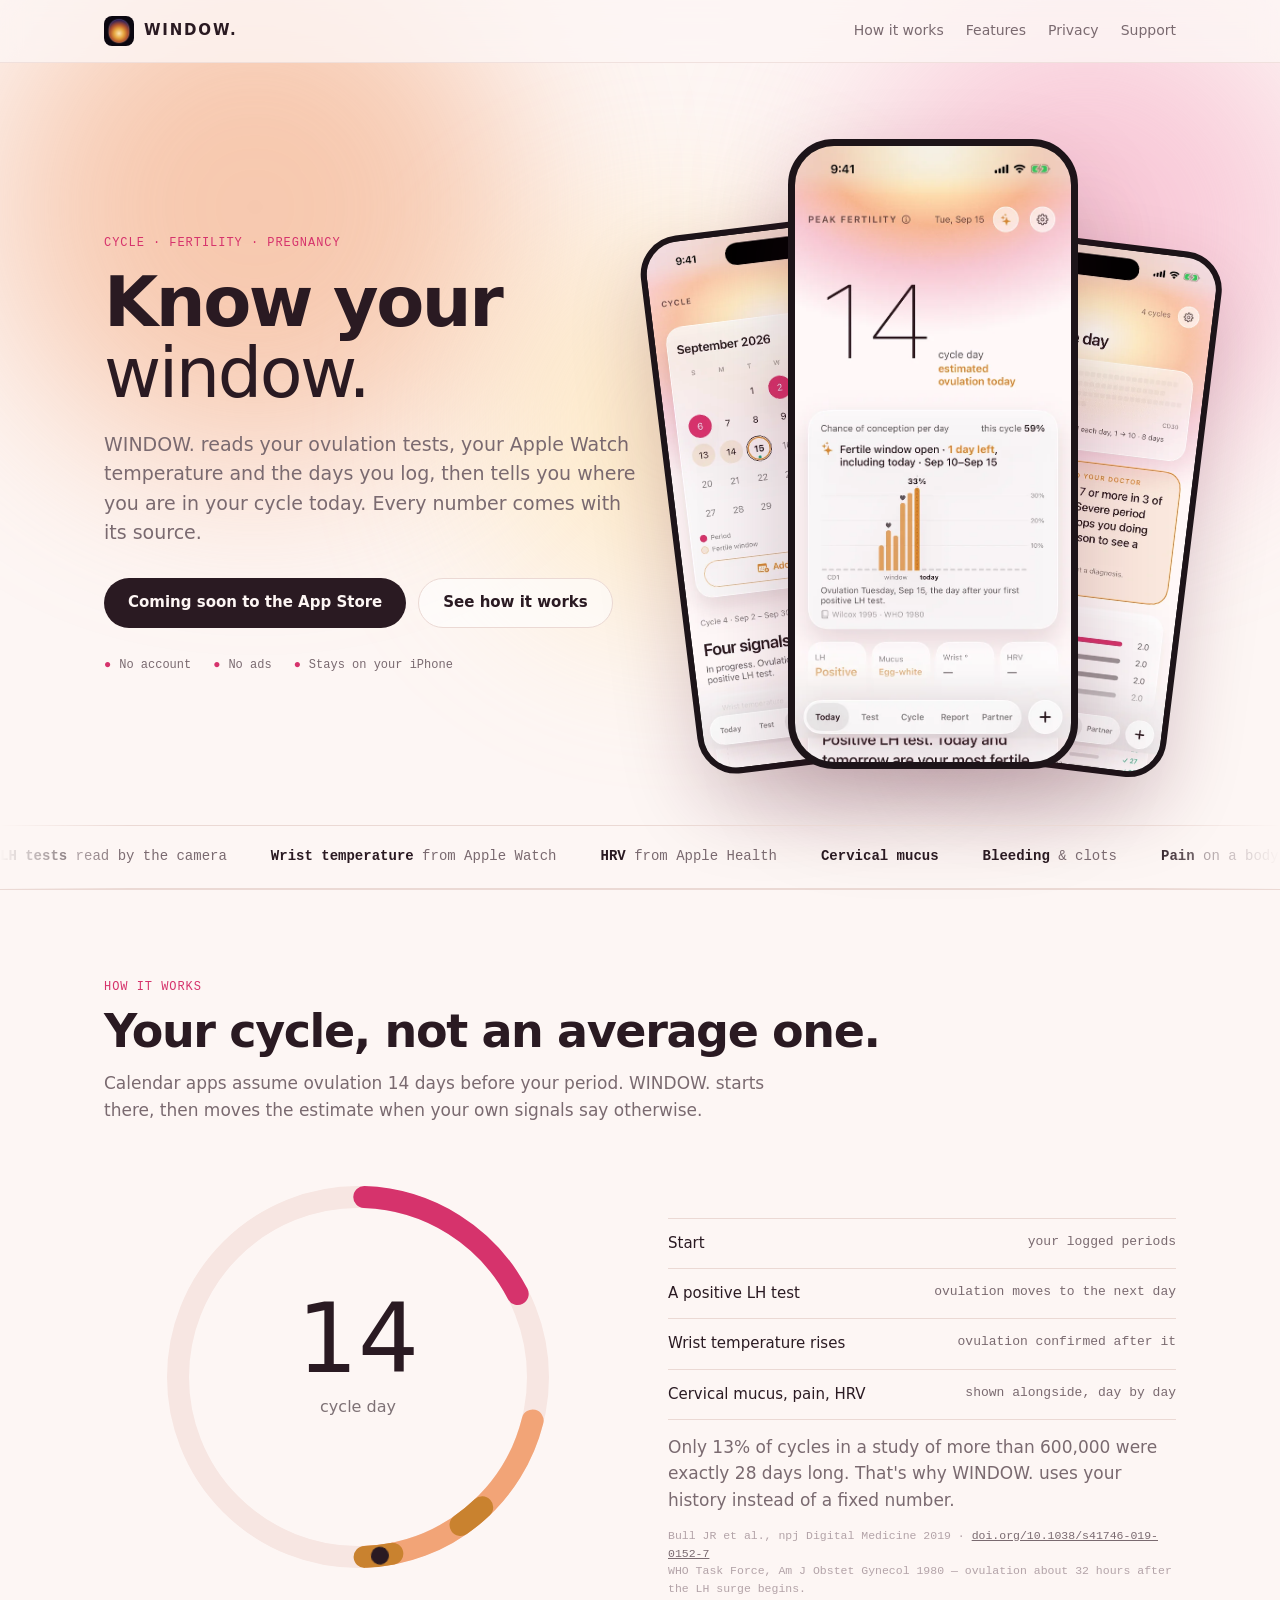
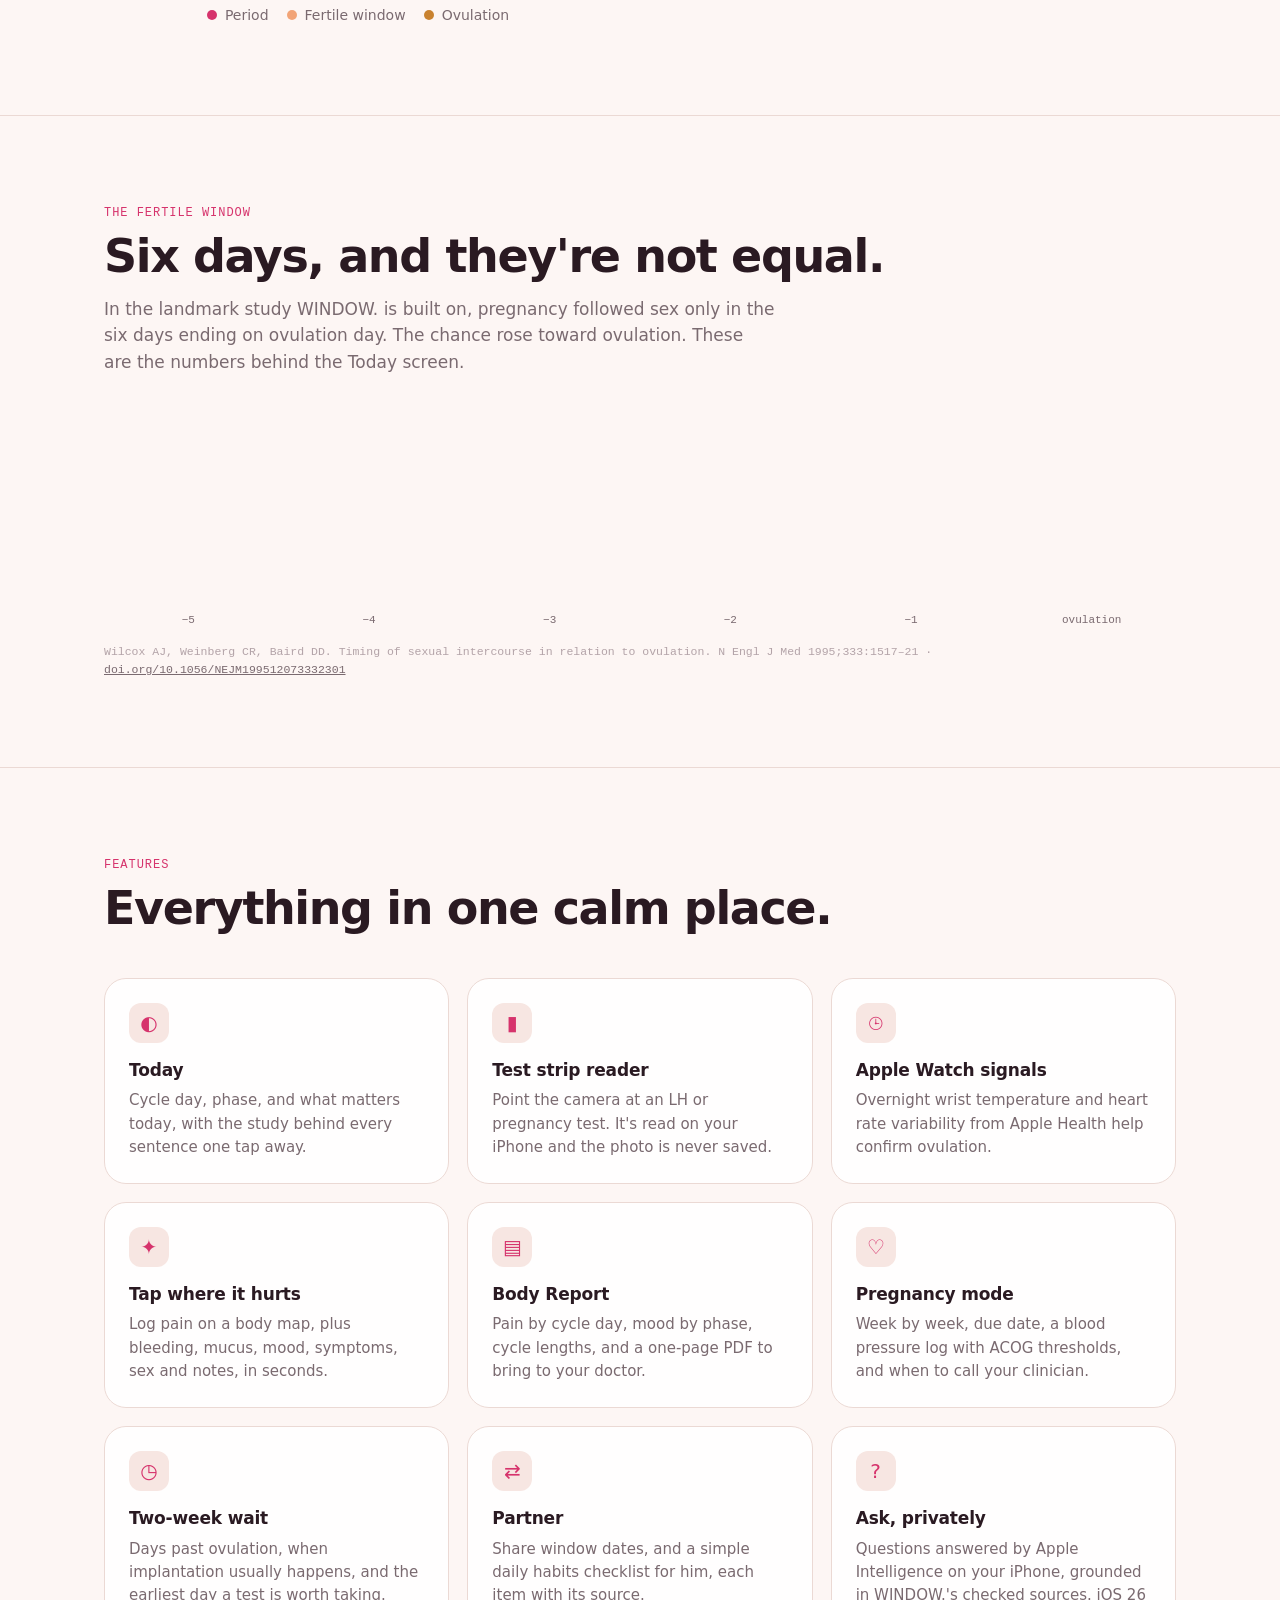
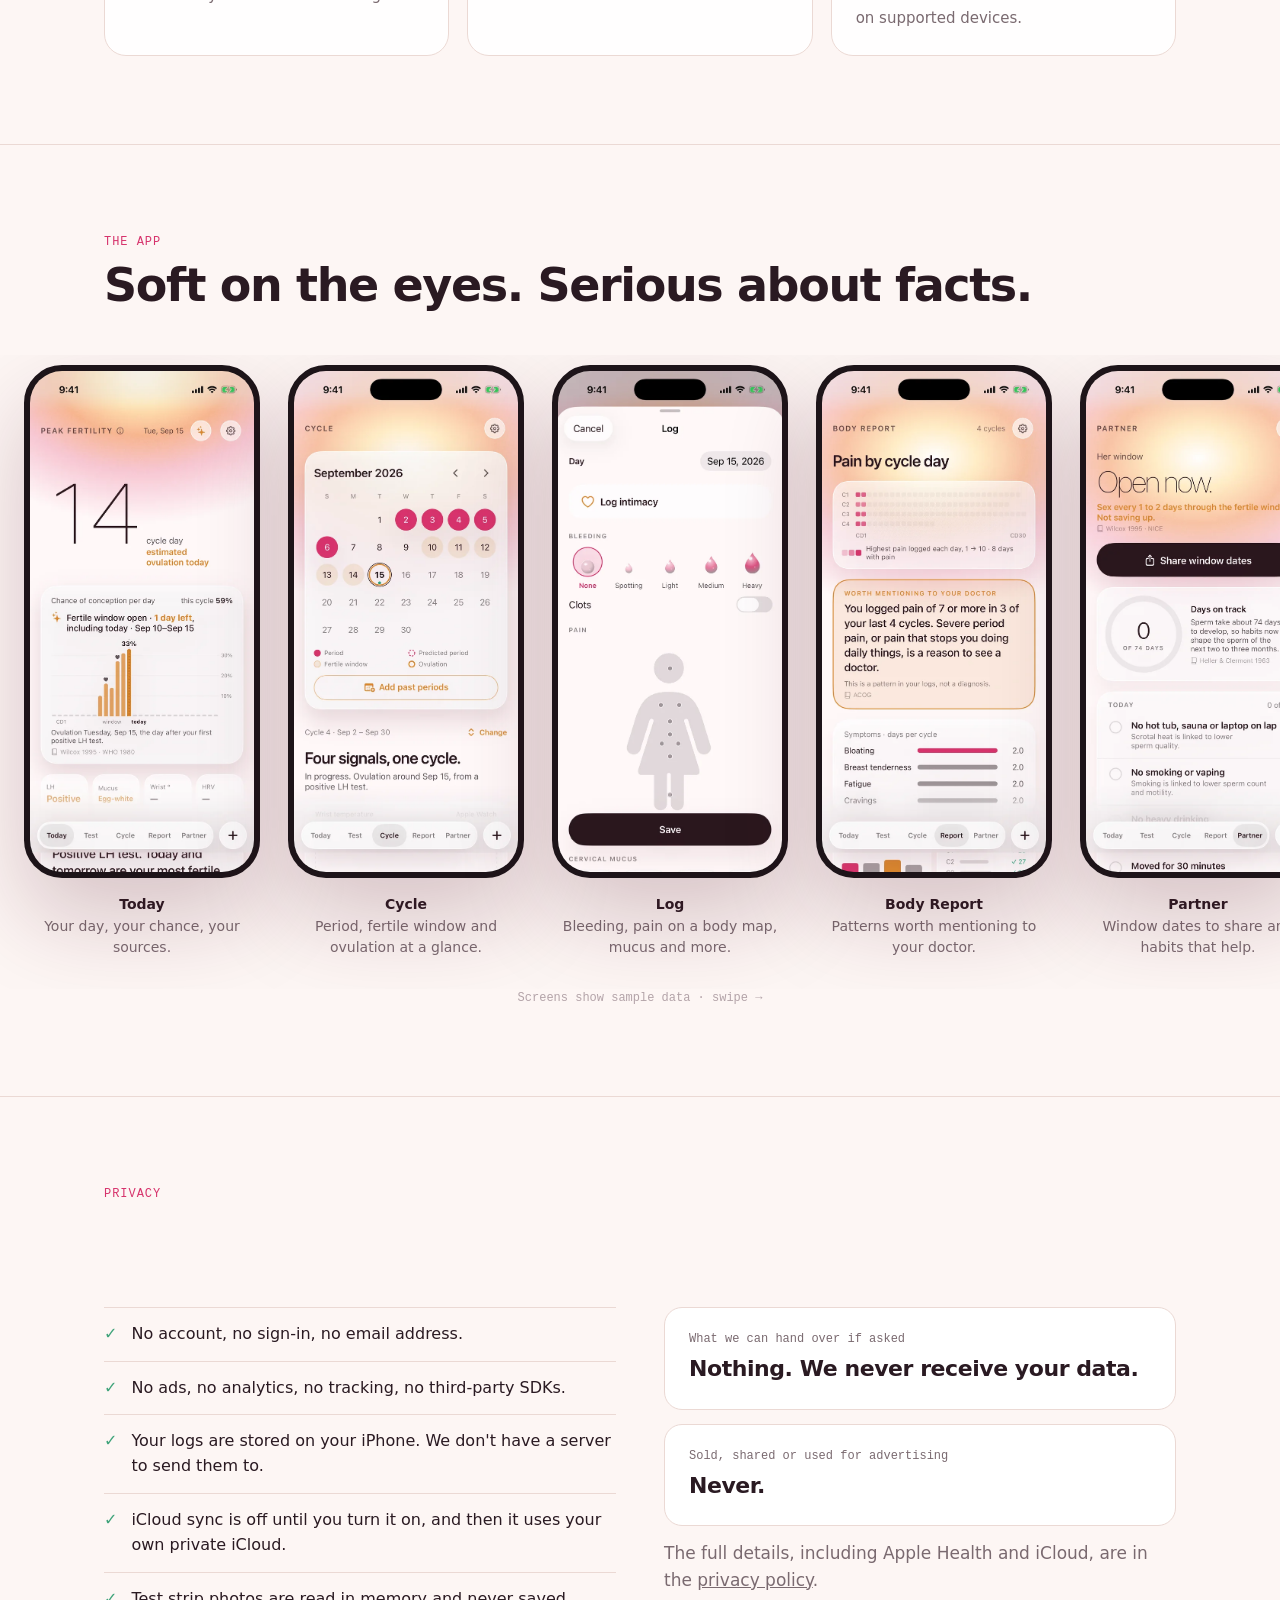
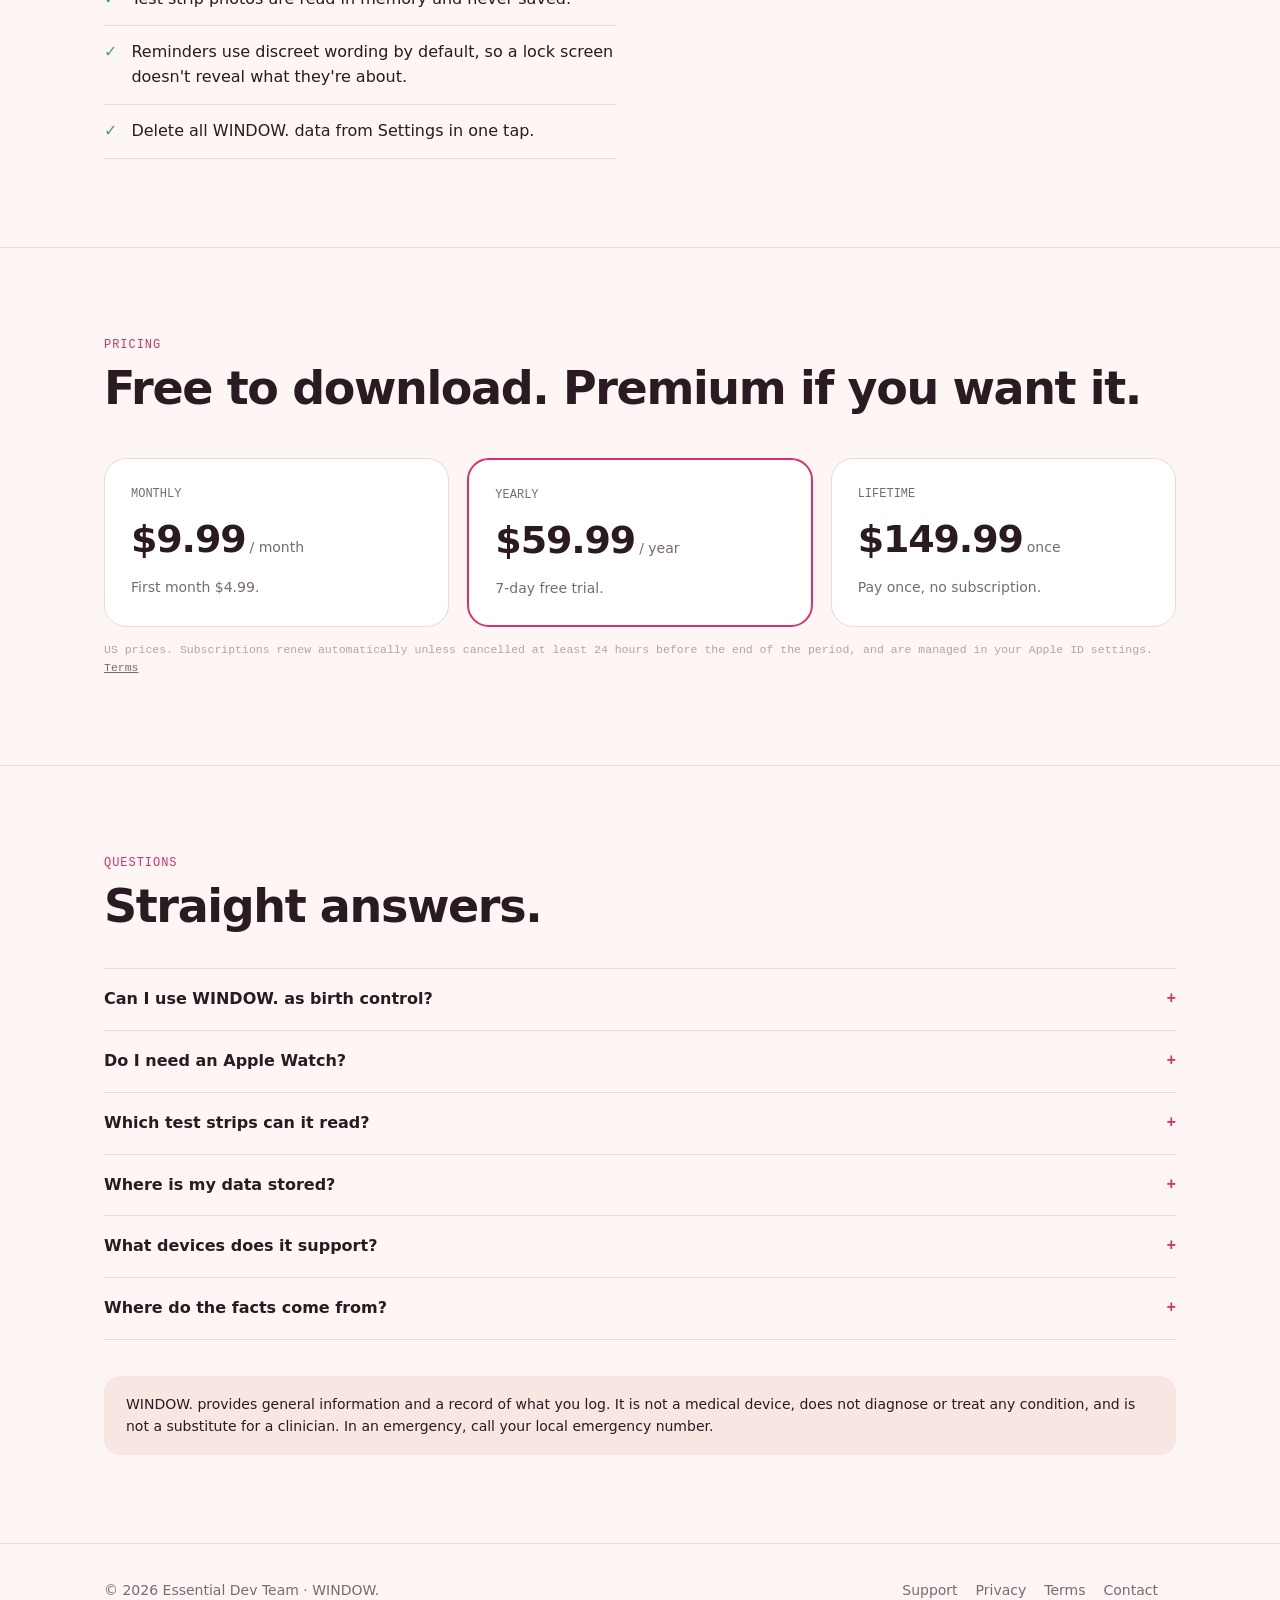
==== index.html @ 1a096624 "WINDOW. website: landing page, privacy policy, terms, support Co-Authored-By: Claude Opus 5 (1M cont" ====
<!doctype html>
<html lang="en">
<head>
  <meta charset="utf-8">
  <meta name="viewport" content="width=device-width, initial-scale=1, viewport-fit=cover">
  <title>WINDOW. — Fertility, cycle and pregnancy tracker for iPhone</title>
  <meta name="description" content="WINDOW. reads your ovulation tests, your Apple Watch temperature and the days you log, and tells you where you are in your cycle today. Every fact has a source. Your data stays on your iPhone.">
  <meta name="theme-color" content="#FDF6F4">
  <meta property="og:title" content="WINDOW. — Know your window">
  <meta property="og:description" content="Cycle, fertility and pregnancy tracking with cited sources. No account, no ads, no data sold.">
  <meta property="og:image" content="https://snrgwa-bot.github.io/window-app/assets/today.webp">
  <link rel="icon" href="assets/icon.png">
  <link rel="apple-touch-icon" href="assets/icon.png">
  <link rel="stylesheet" href="style.css">
</head>
<body>
  <header class="site">
    <div class="wrap nav">
      <a class="brand" href="index.html"><img src="assets/icon.png" alt=""> WINDOW.</a>
      <nav class="nav-links">
        <a href="#how">How it works</a>
        <a href="#features">Features</a>
        <a href="#privacy">Privacy</a>
        <a href="support.html">Support</a>
      </nav>
    </div>
  </header>

  <main>
    <div class="hero-wrap">
      <div class="aurora" aria-hidden="true"><i></i><i></i><i></i></div>
      <div class="wrap hero">
        <div>
          <p class="eyebrow">Cycle · Fertility · Pregnancy</p>
          <h1>Know your <em>window.</em></h1>
          <p class="lead">WINDOW. reads your ovulation tests, your Apple Watch temperature and the days you log, then tells you where you are in your cycle today. Every number comes with its source.</p>
          <div class="cta">
            <a class="btn" href="https://apps.apple.com/us/developer/dumitru-bumbu/id1868107712">Coming soon to the App Store</a>
            <a class="btn ghost" href="#how">See how it works</a>
          </div>
          <div class="hero-proof">
            <span>No account</span><span>No ads</span><span>Stays on your iPhone</span>
          </div>
        </div>
        <div class="phone-stage">
          <div class="phone back float d1"><img src="assets/cycle.webp" alt="Cycle calendar with period, fertile window and ovulation marked"></div>
          <div class="phone back2 float d2"><img src="assets/report.webp" alt="Body Report showing pain by cycle day"></div>
          <div class="phone front float"><img src="assets/today.webp" alt="Today screen: cycle day 14, estimated ovulation today, chance of conception per day"></div>
        </div>
      </div>
    </div>

    <div class="marquee" aria-hidden="true">
      <div class="track">
        <span><b>LH tests</b> read by the camera</span><span><b>Wrist temperature</b> from Apple Watch</span><span><b>HRV</b> from Apple Health</span><span><b>Cervical mucus</b></span><span><b>Bleeding</b> &amp; clots</span><span><b>Pain</b> on a body map</span><span><b>Mood</b> by phase</span><span><b>Blood pressure</b> in pregnancy</span>
        <span><b>LH tests</b> read by the camera</span><span><b>Wrist temperature</b> from Apple Watch</span><span><b>HRV</b> from Apple Health</span><span><b>Cervical mucus</b></span><span><b>Bleeding</b> &amp; clots</span><span><b>Pain</b> on a body map</span><span><b>Mood</b> by phase</span><span><b>Blood pressure</b> in pregnancy</span>
      </div>
    </div>

    <section id="how">
      <div class="wrap">
        <p class="eyebrow reveal">How it works</p>
        <h2 class="reveal">Your cycle, not an average one.</h2>
        <p class="sub reveal">Calendar apps assume ovulation 14 days before your period. WINDOW. starts there, then moves the estimate when your own signals say otherwise.</p>
        <div class="split">
          <div class="reveal">
            <svg class="ring" viewBox="0 0 420 420" role="img" aria-label="A 28-day cycle ring: period on days 1 to 5, fertile window on days 9 to 14, ovulation on day 14">
              <circle class="arc track-c" cx="210" cy="210" r="180"/>
              <circle class="arc period dash" style="--len:190" cx="210" cy="210" r="180" transform="rotate(-88 210 210)"/>
              <circle class="arc fertile dash d2" style="--len:230" cx="210" cy="210" r="180" transform="rotate(14 210 210)"/>
              <circle class="arc ov dash d3" style="--len:28" cx="210" cy="210" r="180" transform="rotate(79 210 210)"/>
              <g class="dot"><circle cx="210" cy="30" r="9" transform="rotate(173 210 210)"/></g>
              <text x="210" y="205" text-anchor="middle" font-size="96" font-weight="200">14</text>
              <text x="210" y="245" text-anchor="middle" font-size="16" fill="currentColor" opacity=".6">cycle day</text>
            </svg>
            <div class="legend" style="justify-content:center">
              <span style="--c:var(--rose)">Period</span><span style="--c:var(--peach)">Fertile window</span><span style="--c:var(--gold)">Ovulation</span>
            </div>
          </div>
          <div class="reveal">
            <div class="ledger">
              <div class="l"><span>Start</span><span>your logged periods</span></div>
              <div class="l"><span>A positive LH test</span><span>ovulation moves to the next day</span></div>
              <div class="l"><span>Wrist temperature rises</span><span>ovulation confirmed after it</span></div>
              <div class="l"><span>Cervical mucus, pain, HRV</span><span>shown alongside, day by day</span></div>
            </div>
            <p class="sub">Only 13% of cycles in a study of more than 600,000 were exactly 28 days long. That's why WINDOW. uses your history instead of a fixed number.</p>
            <p class="cite">Bull JR et al., npj Digital Medicine 2019 · <a href="https://doi.org/10.1038/s41746-019-0152-7">doi.org/10.1038/s41746-019-0152-7</a><br>WHO Task Force, Am J Obstet Gynecol 1980 — ovulation about 32 hours after the LH surge begins.</p>
          </div>
        </div>
      </div>
    </section>

    <section id="chance">
      <div class="wrap">
        <p class="eyebrow reveal">The fertile window</p>
        <h2 class="reveal">Six days, and they're not equal.</h2>
        <p class="sub reveal">In the landmark study WINDOW. is built on, pregnancy followed sex only in the six days ending on ovulation day. The chance rose toward ovulation. These are the numbers behind the Today screen.</p>
        <div class="bars reveal" role="img" aria-label="Chance of conception by day: 5 days before ovulation 10%, 4 days 16%, 3 days 14%, 2 days 27%, 1 day 31%, ovulation day 33%">
          <i style="--h:10%"><b></b><s>10%</s><em>−5</em></i>
          <i style="--h:16%"><b></b><s>16%</s><em>−4</em></i>
          <i style="--h:14%"><b></b><s>14%</s><em>−3</em></i>
          <i style="--h:27%"><b></b><s>27%</s><em>−2</em></i>
          <i style="--h:31%"><b></b><s>31%</s><em>−1</em></i>
          <i style="--h:33%"><b></b><s>33%</s><em>ovulation</em></i>
        </div>
        <p class="cite reveal">Wilcox AJ, Weinberg CR, Baird DD. Timing of sexual intercourse in relation to ovulation. N Engl J Med 1995;333:1517–21 · <a href="https://doi.org/10.1056/NEJM199512073332301">doi.org/10.1056/NEJM199512073332301</a></p>
      </div>
    </section>

    <section id="features">
      <div class="wrap">
        <p class="eyebrow reveal">Features</p>
        <h2 class="reveal">Everything in one calm place.</h2>
        <div class="features">
          <div class="card reveal"><div class="ic">◐</div><h3>Today</h3><p>Cycle day, phase, and what matters today, with the study behind every sentence one tap away.</p></div>
          <div class="card reveal"><div class="ic">▮</div><h3>Test strip reader</h3><p>Point the camera at an LH or pregnancy test. It's read on your iPhone and the photo is never saved.</p></div>
          <div class="card reveal"><div class="ic">⌚︎</div><h3>Apple Watch signals</h3><p>Overnight wrist temperature and heart rate variability from Apple Health help confirm ovulation.</p></div>
          <div class="card reveal"><div class="ic">✦</div><h3>Tap where it hurts</h3><p>Log pain on a body map, plus bleeding, mucus, mood, symptoms, sex and notes, in seconds.</p></div>
          <div class="card reveal"><div class="ic">▤</div><h3>Body Report</h3><p>Pain by cycle day, mood by phase, cycle lengths, and a one-page PDF to bring to your doctor.</p></div>
          <div class="card reveal"><div class="ic">♡</div><h3>Pregnancy mode</h3><p>Week by week, due date, a blood pressure log with ACOG thresholds, and when to call your clinician.</p></div>
          <div class="card reveal"><div class="ic">◷</div><h3>Two-week wait</h3><p>Days past ovulation, when implantation usually happens, and the earliest day a test is worth taking.</p></div>
          <div class="card reveal"><div class="ic">⇄</div><h3>Partner</h3><p>Share window dates, and a simple daily habits checklist for him, each item with its source.</p></div>
          <div class="card reveal"><div class="ic">?</div><h3>Ask, privately</h3><p>Questions answered by Apple Intelligence on your iPhone, grounded in WINDOW.'s checked sources. iOS 26 on supported devices.</p></div>
        </div>
      </div>
    </section>

    <section id="screens">
      <div class="wrap">
        <p class="eyebrow reveal">The app</p>
        <h2 class="reveal">Soft on the eyes. Serious about facts.</h2>
      </div>
      <div class="shots reveal">
        <figure><div class="phone"><img src="assets/today.webp" alt="Today screen" loading="lazy"></div><figcaption><b>Today</b>Your day, your chance, your sources.</figcaption></figure>
        <figure><div class="phone"><img src="assets/cycle.webp" alt="Cycle calendar" loading="lazy"></div><figcaption><b>Cycle</b>Period, fertile window and ovulation at a glance.</figcaption></figure>
        <figure><div class="phone"><img src="assets/log.webp" alt="Log sheet with body map" loading="lazy"></div><figcaption><b>Log</b>Bleeding, pain on a body map, mucus and more.</figcaption></figure>
        <figure><div class="phone"><img src="assets/report.webp" alt="Body Report" loading="lazy"></div><figcaption><b>Body Report</b>Patterns worth mentioning to your doctor.</figcaption></figure>
        <figure><div class="phone"><img src="assets/partner.webp" alt="Partner screen" loading="lazy"></div><figcaption><b>Partner</b>Window dates to share and habits that help.</figcaption></figure>
      </div>
      <p class="rail-hint">Screens show sample data · swipe →</p>
    </section>

    <section id="privacy">
      <div class="wrap">
        <p class="eyebrow reveal">Privacy</p>
        <h2 class="reveal">Your body. Your phone. Nobody else.</h2>
        <div class="privacy">
          <ul class="checks reveal">
            <li>No account, no sign-in, no email address.</li>
            <li>No ads, no analytics, no tracking, no third-party SDKs.</li>
            <li>Your logs are stored on your iPhone. We don't have a server to send them to.</li>
            <li>iCloud sync is off until you turn it on, and then it uses your own private iCloud.</li>
            <li>Test strip photos are read in memory and never saved.</li>
            <li>Reminders use discreet wording by default, so a lock screen doesn't reveal what they're about.</li>
            <li>Delete all WINDOW. data from Settings in one tap.</li>
          </ul>
          <div class="reveal">
            <div class="callout"><div class="k">What we can hand over if asked</div><div class="v">Nothing. We never receive your data.</div></div>
            <div class="callout"><div class="k">Sold, shared or used for advertising</div><div class="v">Never.</div></div>
            <p class="sub">The full details, including Apple Health and iCloud, are in the <a href="privacy.html">privacy policy</a>.</p>
          </div>
        </div>
      </div>
    </section>

    <section id="pricing">
      <div class="wrap">
        <p class="eyebrow reveal">Pricing</p>
        <h2 class="reveal">Free to download. Premium if you want it.</h2>
        <div class="plans">
          <div class="plan reveal"><div class="name">MONTHLY</div><div class="price">$9.99<small>/ month</small></div><p>First month $4.99.</p></div>
          <div class="plan best reveal"><div class="name">YEARLY</div><div class="price">$59.99<small>/ year</small></div><p>7-day free trial.</p></div>
          <div class="plan reveal"><div class="name">LIFETIME</div><div class="price">$149.99<small>once</small></div><p>Pay once, no subscription.</p></div>
        </div>
        <p class="cite reveal">US prices. Subscriptions renew automatically unless cancelled at least 24 hours before the end of the period, and are managed in your Apple ID settings. <a href="terms.html">Terms</a></p>
      </div>
    </section>

    <section id="faq">
      <div class="wrap">
        <p class="eyebrow reveal">Questions</p>
        <h2 class="reveal">Straight answers.</h2>
        <div class="faq reveal">
          <details><summary>Can I use WINDOW. as birth control?</summary><p>No. WINDOW. is not a contraceptive and is not a medical device. If you choose the "Avoiding pregnancy" goal, the app shows higher-chance days and CDC facts about birth control methods, and reminds you that no day of the cycle is guaranteed safe.</p></details>
          <details><summary>Do I need an Apple Watch?</summary><p>No. Without a watch, WINDOW. works from your logged periods, LH tests and other signals. With a watch that records sleeping wrist temperature, the temperature rise after ovulation can confirm it.</p></details>
          <details><summary>Which test strips can it read?</summary><p>Standard LH (ovulation) and hCG (pregnancy) strips. Hold the strip flat and sideways with the absorbent tip on the left. If a result is unclear, you can enter it manually.</p></details>
          <details><summary>Where is my data stored?</summary><p>On your iPhone. If you turn on iCloud sync, your logs are also stored in your own private iCloud database under your Apple ID. We can't see either.</p></details>
          <details><summary>What devices does it support?</summary><p>iPhone with iOS 17 or later. Ask uses Apple Intelligence, which needs iOS 26 and a supported iPhone. Apple Watch data arrives through Apple Health.</p></details>
          <details><summary>Where do the facts come from?</summary><p>Peer-reviewed studies and guidance from bodies such as ACOG, NICE, the CDC, the FDA and the WHO. Every source is listed in the app under Settings, and each card shows which one it relies on.</p></details>
        </div>
        <div class="disclaimer reveal">WINDOW. provides general information and a record of what you log. It is not a medical device, does not diagnose or treat any condition, and is not a substitute for a clinician. In an emergency, call your local emergency number.</div>
      </div>
    </section>
  </main>

  <footer class="site">
    <div class="wrap row">
      <div>© 2026 Essential Dev Team · WINDOW.</div>
      <div><a href="support.html">Support</a><a href="privacy.html">Privacy</a><a href="terms.html">Terms</a><a href="mailto:essentialdevteam@gmail.com">Contact</a></div>
    </div>
  </footer>

  <script>
    const io = new IntersectionObserver((entries) => {
      for (const e of entries) if (e.isIntersecting) { e.target.classList.add('in'); io.unobserve(e.target); }
    }, { rootMargin: '0px 0px -10% 0px' });
    document.querySelectorAll('.reveal').forEach((el) => io.observe(el));
  </script>
</body>
</html>
---- style.css ----
:root {
  --bg: #FDF6F4; --paper: #FFFFFF; --blush: #F7E6E2; --rule: #EBD9D4;
  --ink: #2A1A22; --mute: #7A6A70; --dim: #B3A3A8;
  --rose: #D6336C; --peach: #F2A477; --gold: #C9822F; --sage: #3FA37A;
  --sf: -apple-system, "SF Pro Text", "SF Pro Display", system-ui, "Segoe UI", Helvetica, Arial, sans-serif;
  --mono: "SF Mono", ui-monospace, Menlo, Consolas, monospace;
  --wrap: 1120px;
}
@media (prefers-color-scheme: dark) {
  :root { --bg: #17101A; --paper: #211823; --blush: #2A1F2C; --rule: #372A38; --ink: #F8EDEE; --mute: #B6A4AB; --dim: #7E6D75; }
}
* { box-sizing: border-box; margin: 0; padding: 0; }
html { scroll-behavior: smooth; }
body { overflow-x: hidden; background: var(--bg); color: var(--ink); font-family: var(--sf); -webkit-font-smoothing: antialiased; line-height: 1.55; }
a { color: inherit; }
img { max-width: 100%; }
.wrap { max-width: var(--wrap); margin: 0 auto; padding: 0 24px; }
.mono { font-family: var(--mono); }
.rose { color: var(--rose); }

/* drifting aurora behind the hero, like the app's Today screen */
.aurora { position: absolute; inset: -20% -10% auto; height: 900px; z-index: -1; overflow: hidden; pointer-events: none; }
.aurora i { position: absolute; border-radius: 50%; filter: blur(90px); opacity: .55; }
.aurora i:nth-child(1) { width: 520px; height: 520px; left: 8%; top: 4%; background: var(--peach); }
.aurora i:nth-child(2) { width: 460px; height: 460px; right: 6%; top: 10%; background: #F5A3C0; }
.aurora i:nth-child(3) { width: 380px; height: 380px; left: 40%; top: 36%; background: #FFD98A; opacity: .4; }
@media (prefers-color-scheme: dark) { .aurora i { opacity: .28; } }
@media (prefers-reduced-motion: no-preference) {
  .aurora i:nth-child(1) { animation: drift1 22s ease-in-out infinite; }
  .aurora i:nth-child(2) { animation: drift2 27s ease-in-out infinite; }
  .aurora i:nth-child(3) { animation: drift1 31s ease-in-out infinite reverse; }
  @keyframes drift1 { 0%,100% { transform: translate(0,0) scale(1) } 50% { transform: translate(60px,40px) scale(1.08) } }
  @keyframes drift2 { 0%,100% { transform: translate(0,0) scale(1) } 50% { transform: translate(-70px,50px) scale(.94) } }
}

/* header */
header.site { position: sticky; top: 0; z-index: 10; background: color-mix(in srgb, var(--bg) 80%, transparent); backdrop-filter: blur(14px); -webkit-backdrop-filter: blur(14px); border-bottom: 1px solid color-mix(in srgb, var(--rule) 70%, transparent); }
.nav { display: flex; align-items: center; justify-content: space-between; height: 62px; }
.brand { display: flex; align-items: center; gap: 10px; text-decoration: none; font-weight: 700; letter-spacing: .12em; font-size: 15px; }
.brand img { width: 30px; height: 30px; border-radius: 8px; }
.nav-links { display: flex; gap: 22px; font-size: 14px; }
.nav-links a { text-decoration: none; color: var(--mute); }
.nav-links a:hover, .nav-links a.on { color: var(--ink); }

/* buttons */
.btn { display: inline-flex; align-items: center; justify-content: center; gap: 8px; min-height: 50px; padding: 0 24px; border-radius: 999px; background: var(--ink); color: var(--bg); font-weight: 600; text-decoration: none; font-size: 15px; transition: transform .15s ease, opacity .15s ease; }
.btn:hover { transform: translateY(-1px); opacity: .92; }
.btn.ghost { background: color-mix(in srgb, var(--paper) 60%, transparent); color: var(--ink); border: 1px solid var(--rule); }

/* hero */
.hero-wrap { position: relative; isolation: isolate; }
.hero { padding: 76px 24px 56px; display: grid; grid-template-columns: 1.05fr .95fr; gap: 48px; align-items: center; }
.eyebrow { font-family: var(--mono); font-size: 12px; color: var(--rose); letter-spacing: .08em; text-transform: uppercase; }
.hero h1 { margin-top: 14px; font-size: clamp(40px, 6vw, 70px); line-height: 1.02; letter-spacing: -0.035em; font-weight: 800; }
.hero h1 em { font-style: normal; font-weight: 200; }
.hero p.lead { margin-top: 20px; font-size: 19px; color: var(--mute); max-width: 46ch; }
.hero .cta { margin-top: 30px; display: flex; gap: 12px; flex-wrap: wrap; }
.hero-proof { margin-top: 28px; display: flex; gap: 10px 22px; flex-wrap: wrap; font-family: var(--mono); font-size: 12px; color: var(--mute); }
.hero-proof span::before { content: "●"; color: var(--rose); margin-right: 8px; }

/* phones */
.phone { width: 290px; aspect-ratio: 1206/2622; border-radius: 46px; border: 7px solid #1d1419; background: #000; overflow: hidden; box-shadow: 0 40px 90px rgba(80,20,40,.22), inset 0 0 0 1px rgba(255,255,255,.06); position: relative; }
.phone img { width: 100%; height: 100%; display: block; object-fit: cover; }
.phone-stage { position: relative; display: flex; justify-content: center; min-height: 600px; align-items: center; }
.phone-stage .phone.back { position: absolute; translate: -140px 40px; rotate: -7deg; scale: .86; z-index: 0; }
.phone-stage .phone.back2 { position: absolute; translate: 140px 50px; rotate: 7deg; scale: .84; z-index: 0; }
.phone-stage .phone.front { z-index: 1; }
@media (prefers-reduced-motion: no-preference) {
  .float { animation: float 8s ease-in-out infinite; }
  .float.d1 { animation-delay: -2.6s; } .float.d2 { animation-delay: -5.2s; }
  @keyframes float { 0%,100% { transform: translateY(0) } 50% { transform: translateY(-12px) } }
}

/* sections */
section { padding: 88px 0; border-top: 1px solid var(--rule); }
h2 { font-size: clamp(30px, 4.2vw, 46px); letter-spacing: -0.03em; line-height: 1.08; margin-top: 10px; font-weight: 800; }
.sub { color: var(--mute); font-size: 17px; margin-top: 14px; max-width: 62ch; }
.cite { font-family: var(--mono); font-size: 11.5px; color: var(--dim); margin-top: 14px; }
.cite a { color: var(--mute); }

/* signal marquee */
.marquee { overflow: hidden; padding: 20px 0; border-top: 1px solid var(--rule); border-bottom: 1px solid var(--rule); -webkit-mask-image: linear-gradient(90deg, transparent, #000 10%, #000 90%, transparent); mask-image: linear-gradient(90deg, transparent, #000 10%, #000 90%, transparent); }
.marquee .track { display: flex; gap: 44px; width: max-content; font-family: var(--mono); font-size: 14px; color: var(--mute); white-space: nowrap; }
.marquee b { color: var(--ink); font-weight: 600; }
@media (prefers-reduced-motion: no-preference) { .marquee .track { animation: scroll 40s linear infinite; } @keyframes scroll { to { transform: translateX(-50%) } } }

/* cycle ring demo */
.split { display: grid; grid-template-columns: 1fr 1fr; gap: 56px; align-items: center; margin-top: 44px; }
.ring { width: min(420px, 100%); margin: 0 auto; display: block; }
.ring .arc { fill: none; stroke-width: 22; stroke-linecap: round; }
.ring .track-c { stroke: var(--blush); }
.ring .period { stroke: var(--rose); }
.ring .fertile { stroke: var(--peach); }
.ring .ov { stroke: var(--gold); }
.ring .dash { stroke-dasharray: var(--len) 1000; stroke-dashoffset: var(--len); transition: stroke-dashoffset 1.4s cubic-bezier(.2,.8,.2,1); }
.in .ring .dash, .ring.in .dash { stroke-dashoffset: 0; }
.ring .d2 { transition-delay: .5s; } .ring .d3 { transition-delay: 1s; }
.ring text { font-family: var(--sf); fill: var(--ink); }
.ring .dot { fill: var(--ink); transform-origin: 210px 210px; }
@media (prefers-reduced-motion: no-preference) { .in .ring .dot { animation: orbit 1.6s cubic-bezier(.2,.8,.2,1) both .2s; } @keyframes orbit { from { transform: rotate(-150deg) } to { transform: rotate(0) } } }
.legend { display: flex; gap: 18px; flex-wrap: wrap; margin-top: 18px; font-size: 14px; color: var(--mute); }
.legend span::before { content: ""; display: inline-block; width: 10px; height: 10px; border-radius: 50%; margin-right: 8px; background: var(--c); }

.ledger { border-top: 1px solid var(--rule); margin-top: 22px; }
.ledger .l { display: flex; justify-content: space-between; gap: 16px; padding: 13px 0; border-bottom: 1px solid var(--rule); font-size: 15px; }
.ledger .l span:last-child { font-family: var(--mono); font-size: 13px; color: var(--mute); text-align: right; }

/* Wilcox bars */
.bars { display: flex; gap: 12px; align-items: flex-end; height: 220px; margin-top: 34px; }
.bars i { flex: 1; position: relative; height: 100%; font-style: normal; }
.bars i b { position: absolute; left: 0; right: 0; bottom: 26px; height: 0; border-radius: 10px 10px 4px 4px; background: linear-gradient(to top, var(--peach), var(--gold)); transition: height 1.1s cubic-bezier(.2,.8,.2,1); }
.bars i:last-child b { background: linear-gradient(to top, var(--gold), var(--rose)); }
.bars i:nth-child(2) b { transition-delay: .08s } .bars i:nth-child(3) b { transition-delay: .16s } .bars i:nth-child(4) b { transition-delay: .24s } .bars i:nth-child(5) b { transition-delay: .32s } .bars i:nth-child(6) b { transition-delay: .4s }
.bars i em { position: absolute; bottom: 0; left: 0; right: 0; text-align: center; font-style: normal; font-family: var(--mono); font-size: 11px; color: var(--mute); }
.bars i s { position: absolute; left: 0; right: 0; text-align: center; text-decoration: none; font-family: var(--mono); font-size: 12px; color: var(--ink); bottom: calc(30px + var(--h) * 1.9); opacity: 0; transition: opacity .6s ease .9s; }
.in .bars i b { height: calc(var(--h) * 1.9); }
.in .bars i s { opacity: 1; }

/* features */
.features { display: grid; grid-template-columns: repeat(3, 1fr); gap: 18px; margin-top: 44px; }
.card { background: color-mix(in srgb, var(--paper) 85%, transparent); border: 1px solid var(--rule); border-radius: 22px; padding: 24px; }
.card .ic { width: 40px; height: 40px; border-radius: 12px; display: grid; place-items: center; background: var(--blush); color: var(--rose); font-size: 20px; margin-bottom: 14px; }
.card h3 { font-size: 17px; letter-spacing: -0.01em; margin-bottom: 6px; }
.card p { color: var(--mute); font-size: 15px; }

/* screenshots rail */
.shots { display: flex; gap: 28px; margin-top: 44px; overflow-x: auto; padding: 10px 24px 30px; scroll-snap-type: x mandatory; scrollbar-width: none; }
.shots::-webkit-scrollbar { display: none; }
.shots figure { flex: 0 0 auto; scroll-snap-align: center; text-align: center; }
.shots .phone { width: 236px; border-width: 6px; border-radius: 38px; transition: transform .4s ease; }
.shots figure:hover .phone { transform: translateY(-8px); }
.shots figcaption { margin-top: 16px; font-size: 14px; color: var(--mute); max-width: 236px; }
.shots figcaption b { color: var(--ink); display: block; }
.rail-hint { font-family: var(--mono); font-size: 12px; color: var(--dim); text-align: center; }

/* privacy */
.privacy { display: grid; grid-template-columns: 1fr 1fr; gap: 48px; align-items: start; margin-top: 44px; }
.checks { list-style: none; border-top: 1px solid var(--rule); }
.checks li { padding: 14px 0; border-bottom: 1px solid var(--rule); display: flex; gap: 14px; align-items: baseline; }
.checks li::before { content: "✓"; color: var(--sage); font-weight: 700; }
.callout { background: var(--paper); border: 1px solid var(--rule); border-radius: 18px; padding: 22px 24px; }
.callout .k { font-family: var(--mono); font-size: 12px; color: var(--mute); }
.callout .v { font-size: 22px; font-weight: 700; letter-spacing: -0.02em; margin-top: 4px; }
.callout + .callout { margin-top: 14px; }

/* plans */
.plans { display: grid; grid-template-columns: repeat(3, 1fr); gap: 18px; margin-top: 44px; }
.plan { background: var(--paper); border: 1px solid var(--rule); border-radius: 22px; padding: 26px; }
.plan.best { border: 2px solid var(--rose); }
.plan .name { font-family: var(--mono); font-size: 12px; color: var(--mute); }
.plan .price { font-size: 38px; font-weight: 800; letter-spacing: -0.03em; margin-top: 6px; }
.plan .price small { font-size: 14px; color: var(--mute); font-weight: 500; letter-spacing: 0; margin-left: 4px; }
.plan p { color: var(--mute); font-size: 14px; margin-top: 8px; }

/* faq */
.faq { margin-top: 36px; }
.faq details { border-top: 1px solid var(--rule); padding: 18px 0; }
.faq details:last-child { border-bottom: 1px solid var(--rule); }
.faq summary { cursor: pointer; font-weight: 600; font-size: 16px; list-style: none; display: flex; justify-content: space-between; gap: 16px; }
.faq summary::-webkit-details-marker { display: none; }
.faq summary::after { content: "+"; color: var(--rose); font-family: var(--mono); }
.faq details[open] summary::after { content: "–"; }
.faq p { margin-top: 10px; color: var(--mute); font-size: 15px; max-width: 72ch; }

.disclaimer { margin-top: 36px; padding: 18px 22px; border-radius: 16px; background: var(--blush); font-size: 14px; color: var(--ink); }

/* docs */
.doc { padding: 56px 24px 88px; max-width: 780px; }
.doc h1 { font-size: 42px; letter-spacing: -0.03em; }
.doc .updated { font-family: var(--mono); font-size: 12px; color: var(--mute); margin: 8px 0 28px; }
.doc h2 { font-size: 22px; margin: 38px 0 10px; letter-spacing: -0.02em; }
.doc h3 { font-size: 17px; margin: 22px 0 6px; }
.doc p, .doc li { font-size: 16px; }
.doc p + p { margin-top: 12px; }
.doc ul, .doc ol { padding-left: 22px; margin-top: 8px; } .doc li { margin: 6px 0; }
.table-scroll { overflow-x: auto; margin-top: 12px; }
.doc table { width: 100%; min-width: 560px; border-collapse: collapse; font-size: 14px; }
.doc th, .doc td { text-align: left; padding: 10px 8px; border-bottom: 1px solid var(--rule); vertical-align: top; }
.doc th { font-family: var(--mono); font-weight: 500; color: var(--mute); font-size: 12px; }
.doc code { font-family: var(--mono); font-size: 13px; background: var(--blush); padding: 2px 6px; border-radius: 4px; }
.support-grid { display: grid; grid-template-columns: 1fr 1fr; gap: 14px; margin-top: 18px; }
.support-card { background: var(--paper); border: 1px solid var(--rule); border-radius: 18px; padding: 20px; }
.support-card h3 { font-size: 16px; margin: 0 0 6px; }
.support-card p { font-size: 15px; color: var(--mute); }

/* footer */
footer.site { border-top: 1px solid var(--rule); padding: 36px 0 60px; color: var(--mute); font-size: 14px; }
footer .row { display: flex; justify-content: space-between; gap: 20px; flex-wrap: wrap; }
footer a { color: var(--mute); text-decoration: none; margin-right: 18px; }
footer a:hover { color: var(--ink); }

/* reveal */
.reveal { opacity: 0; transform: translateY(20px); transition: opacity .8s ease, transform .8s ease; }
.reveal.in { opacity: 1; transform: none; }
@media (prefers-reduced-motion: reduce) {
  .reveal { opacity: 1; transform: none; transition: none; }
  .ring .dash { transition: none; stroke-dashoffset: 0; }
  .bars i b { transition: none; height: calc(var(--h) * 1.9); } .bars i s { opacity: 1; transition: none; }
}

@media (max-width: 900px) {
  .hero, .split, .privacy { grid-template-columns: 1fr; }
  .features, .plans { grid-template-columns: 1fr 1fr; }
  .hero { padding-top: 44px; }
  .phone-stage { min-height: 520px; }
  .phone-stage .phone { width: 240px; }
  .phone-stage .phone.back { translate: -90px 30px; }
  .phone-stage .phone.back2 { translate: 90px 40px; }
  .nav-links a[href^="#"] { display: none; }
}
@media (max-width: 560px) {
  .features, .plans, .support-grid { grid-template-columns: 1fr; }
  .hero h1 { font-size: 40px; }
}
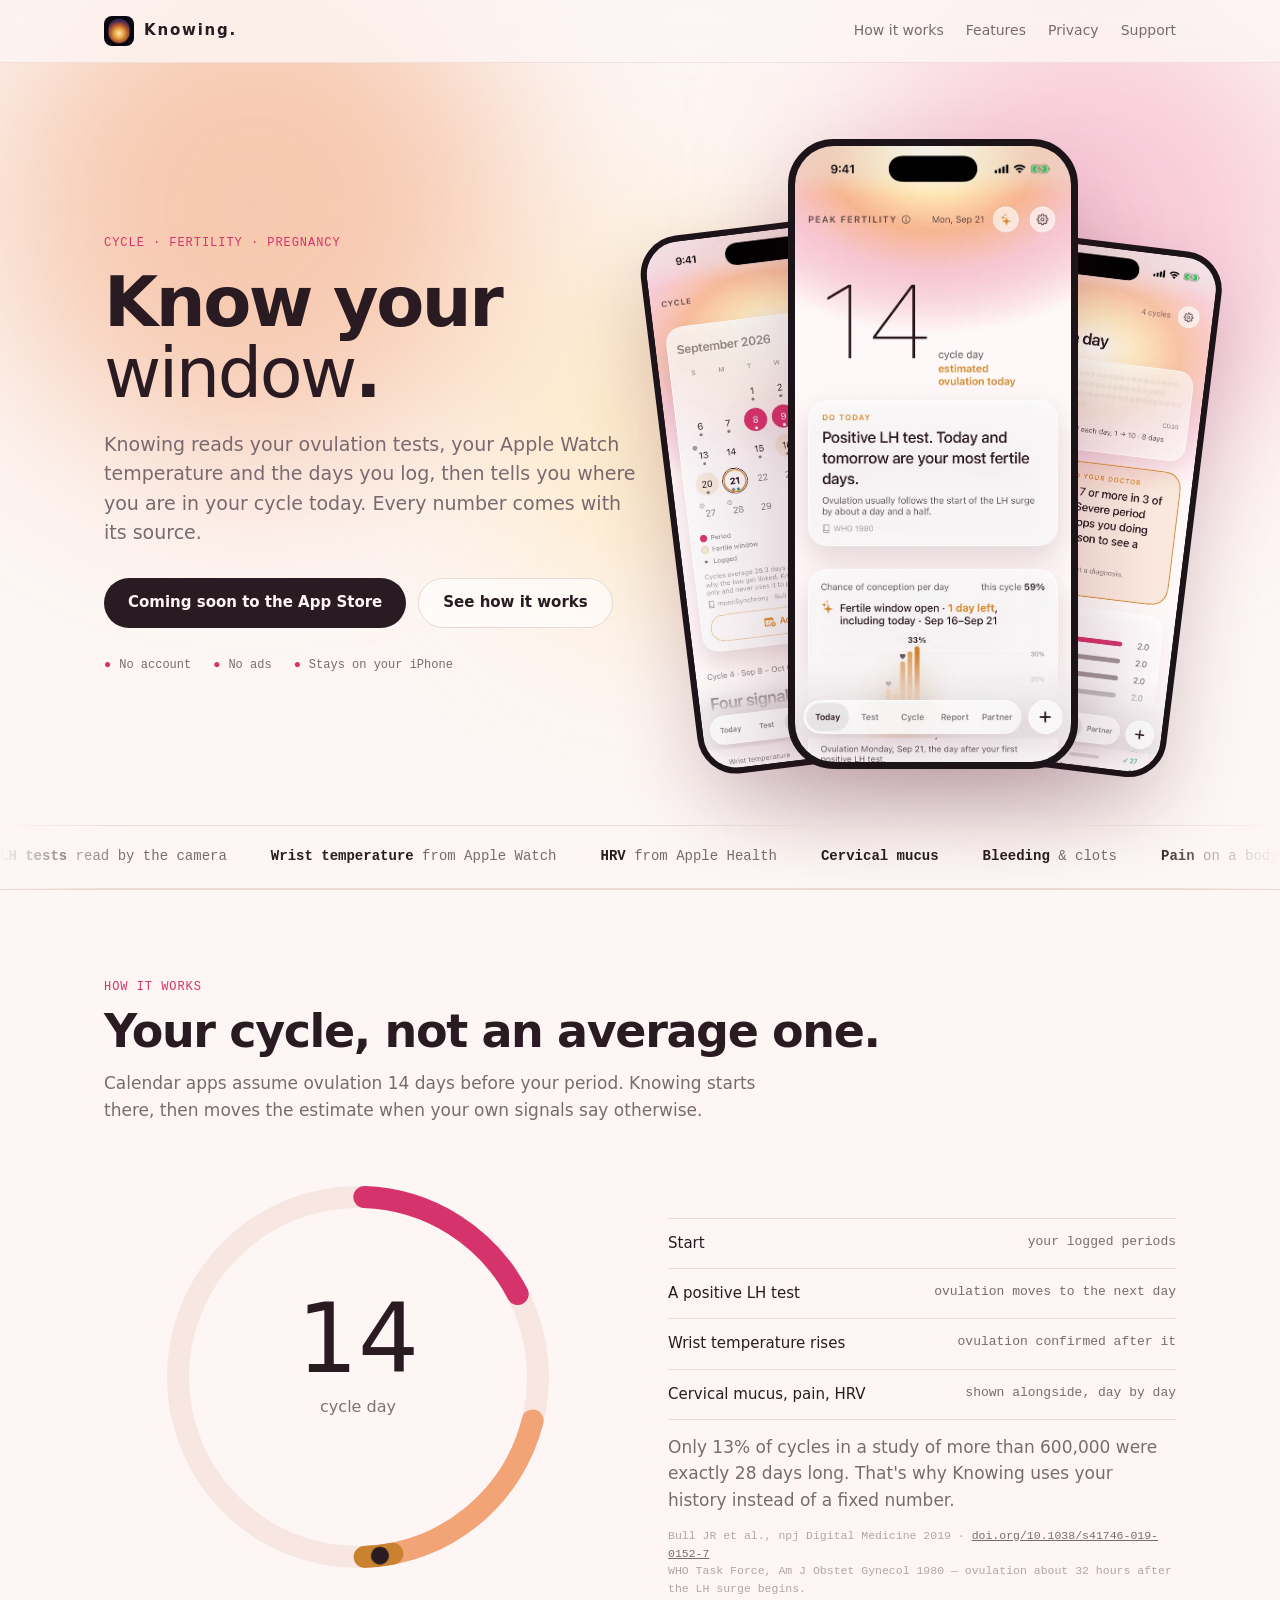
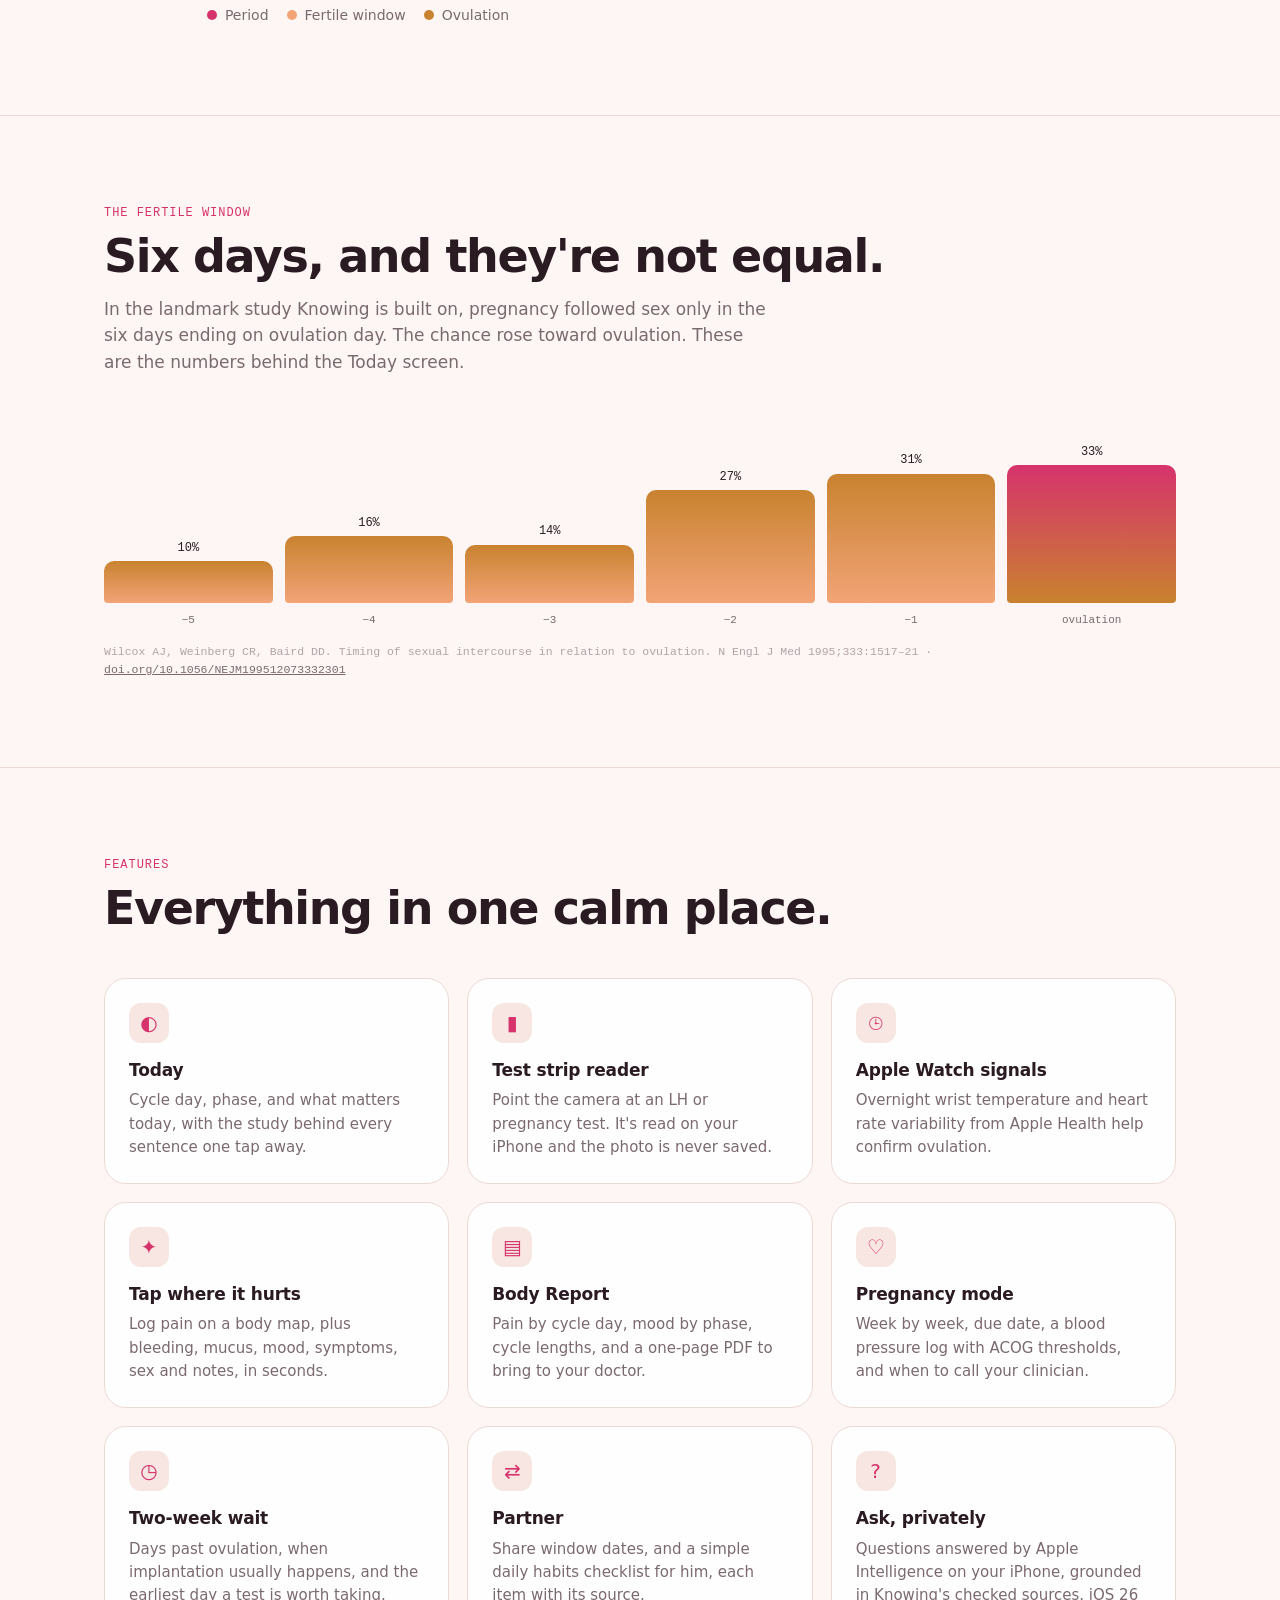
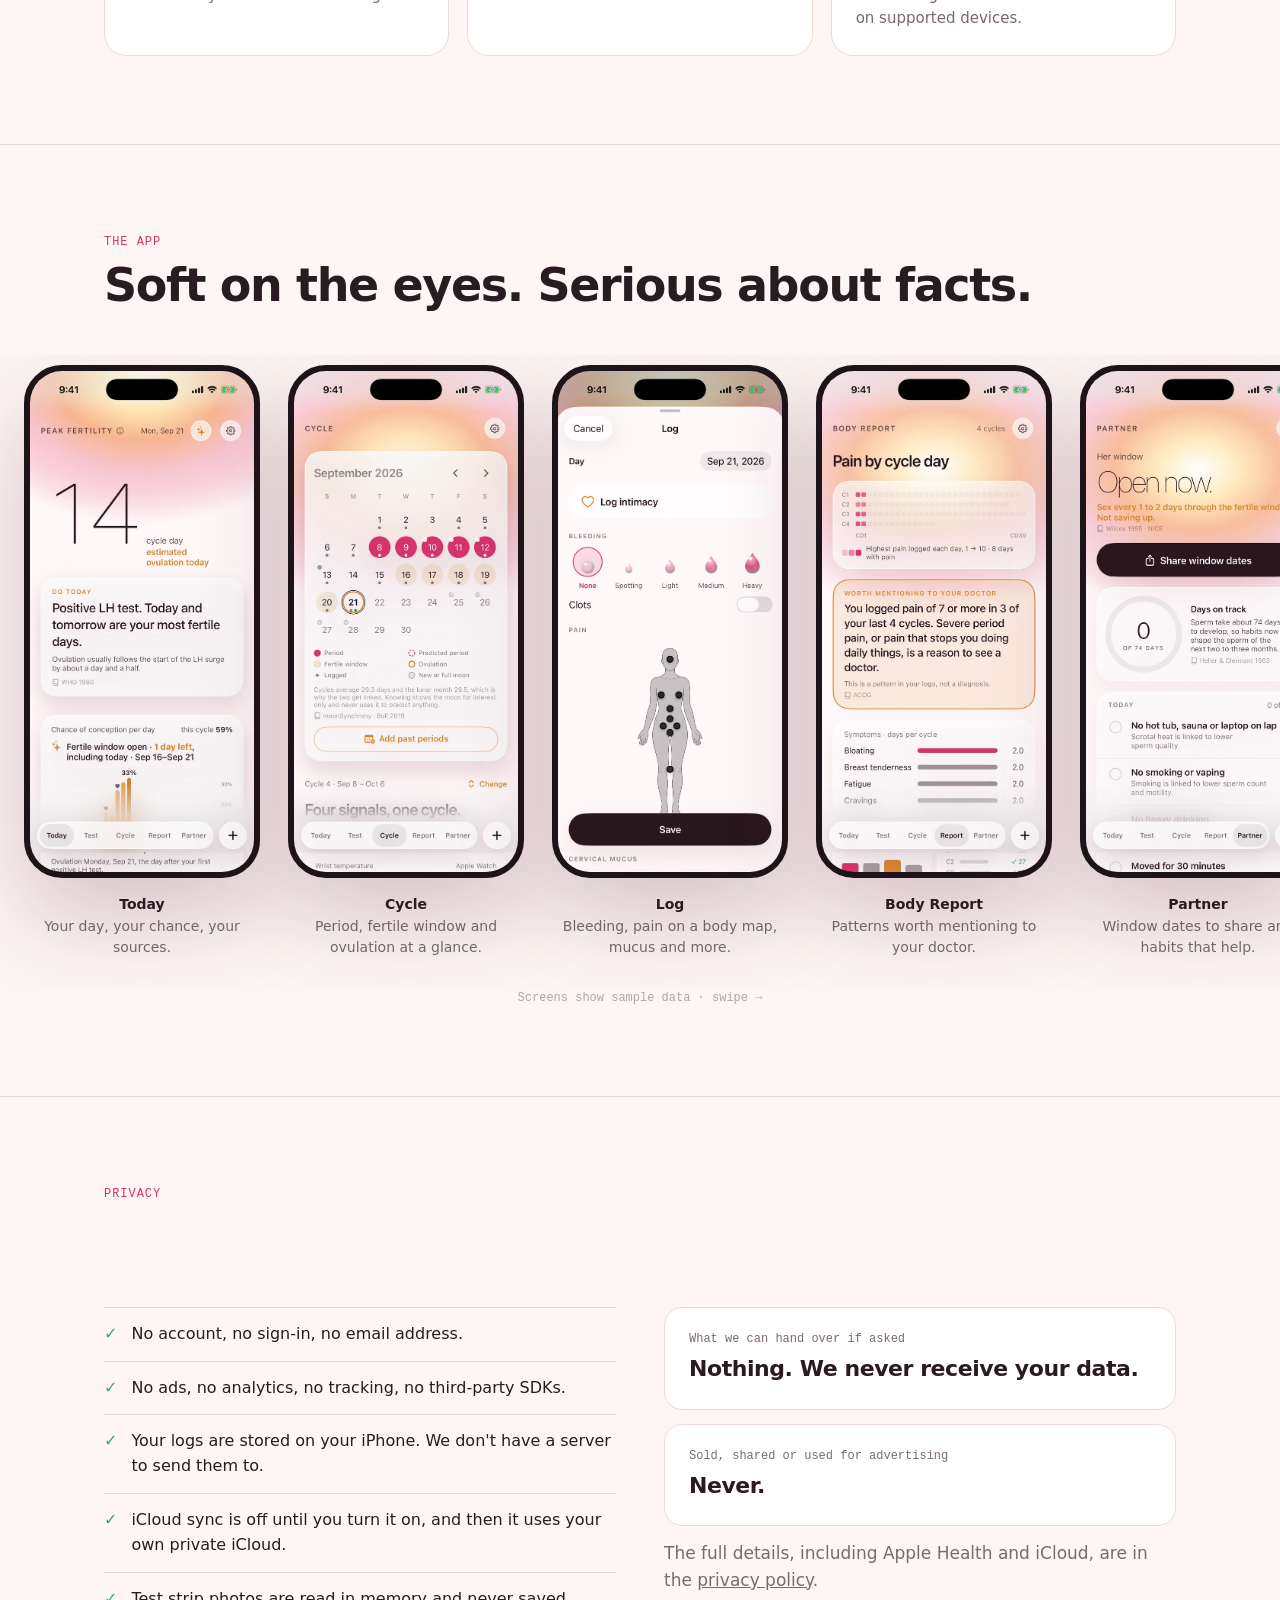
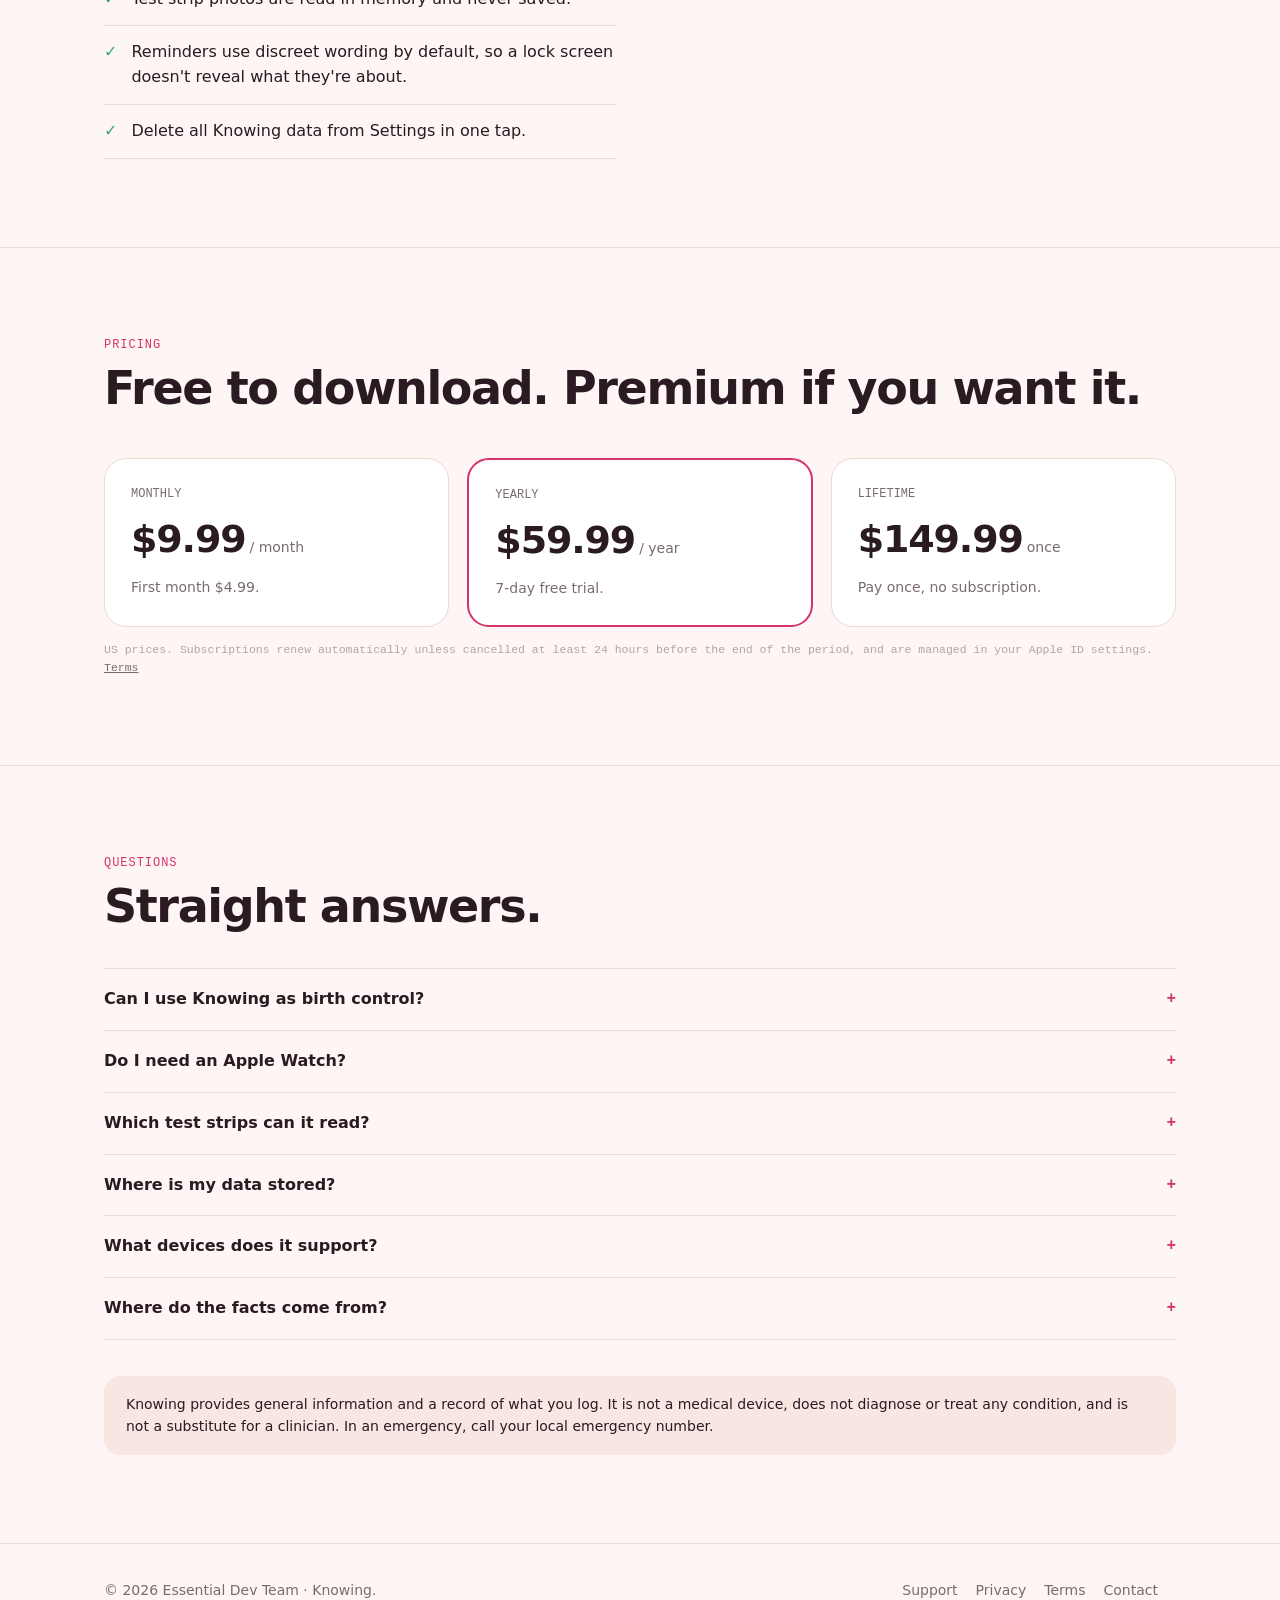
==== commit 782a32e4: "Rename WINDOW. to Knowing; fresh screenshots - All copy across index/privacy/terms/support updated, " ====
--- a/index.html
+++ b/index.html
@@ -3,12 +3,12 @@
 <head>
   <meta charset="utf-8">
   <meta name="viewport" content="width=device-width, initial-scale=1, viewport-fit=cover">
-  <title>WINDOW. — Fertility, cycle and pregnancy tracker for iPhone</title>
-  <meta name="description" content="WINDOW. reads your ovulation tests, your Apple Watch temperature and the days you log, and tells you where you are in your cycle today. Every fact has a source. Your data stays on your iPhone.">
+  <title>Knowing — Fertility, cycle and pregnancy tracker for iPhone</title>
+  <meta name="description" content="Knowing reads your ovulation tests, your Apple Watch temperature and the days you log, and tells you where you are in your cycle today. Every fact has a source. Your data stays on your iPhone.">
   <meta name="theme-color" content="#FDF6F4">
-  <meta property="og:title" content="WINDOW. — Know your window">
+  <meta property="og:title" content="Knowing — Know your window">
   <meta property="og:description" content="Cycle, fertility and pregnancy tracking with cited sources. No account, no ads, no data sold.">
-  <meta property="og:image" content="https://snrgwa-bot.github.io/window-app/assets/today.webp">
+  <meta property="og:image" content="https://snrgwa-bot.github.io/knowing-app/assets/today.webp">
   <link rel="icon" href="assets/icon.png">
   <link rel="apple-touch-icon" href="assets/icon.png">
   <link rel="stylesheet" href="style.css">
@@ -16,7 +16,7 @@
 <body>
   <header class="site">
     <div class="wrap nav">
-      <a class="brand" href="index.html"><img src="assets/icon.png" alt=""> WINDOW.</a>
+      <a class="brand" href="index.html"><img src="assets/icon.png" alt=""> Knowing.</a>
       <nav class="nav-links">
         <a href="#how">How it works</a>
         <a href="#features">Features</a>
@@ -32,8 +32,8 @@
       <div class="wrap hero">
         <div>
           <p class="eyebrow">Cycle · Fertility · Pregnancy</p>
-          <h1>Know your <em>window.</em></h1>
-          <p class="lead">WINDOW. reads your ovulation tests, your Apple Watch temperature and the days you log, then tells you where you are in your cycle today. Every number comes with its source.</p>
+          <h1>Know your <em>window</em>.</h1>
+          <p class="lead">Knowing reads your ovulation tests, your Apple Watch temperature and the days you log, then tells you where you are in your cycle today. Every number comes with its source.</p>
           <div class="cta">
             <a class="btn" href="https://apps.apple.com/us/developer/dumitru-bumbu/id1868107712">Coming soon to the App Store</a>
             <a class="btn ghost" href="#how">See how it works</a>
@@ -61,7 +61,7 @@
       <div class="wrap">
         <p class="eyebrow reveal">How it works</p>
         <h2 class="reveal">Your cycle, not an average one.</h2>
-        <p class="sub reveal">Calendar apps assume ovulation 14 days before your period. WINDOW. starts there, then moves the estimate when your own signals say otherwise.</p>
+        <p class="sub reveal">Calendar apps assume ovulation 14 days before your period. Knowing starts there, then moves the estimate when your own signals say otherwise.</p>
         <div class="split">
           <div class="reveal">
             <svg class="ring" viewBox="0 0 420 420" role="img" aria-label="A 28-day cycle ring: period on days 1 to 5, fertile window on days 9 to 14, ovulation on day 14">
@@ -84,7 +84,7 @@
               <div class="l"><span>Wrist temperature rises</span><span>ovulation confirmed after it</span></div>
               <div class="l"><span>Cervical mucus, pain, HRV</span><span>shown alongside, day by day</span></div>
             </div>
-            <p class="sub">Only 13% of cycles in a study of more than 600,000 were exactly 28 days long. That's why WINDOW. uses your history instead of a fixed number.</p>
+            <p class="sub">Only 13% of cycles in a study of more than 600,000 were exactly 28 days long. That's why Knowing uses your history instead of a fixed number.</p>
             <p class="cite">Bull JR et al., npj Digital Medicine 2019 · <a href="https://doi.org/10.1038/s41746-019-0152-7">doi.org/10.1038/s41746-019-0152-7</a><br>WHO Task Force, Am J Obstet Gynecol 1980 — ovulation about 32 hours after the LH surge begins.</p>
           </div>
         </div>
@@ -95,7 +95,7 @@
       <div class="wrap">
         <p class="eyebrow reveal">The fertile window</p>
         <h2 class="reveal">Six days, and they're not equal.</h2>
-        <p class="sub reveal">In the landmark study WINDOW. is built on, pregnancy followed sex only in the six days ending on ovulation day. The chance rose toward ovulation. These are the numbers behind the Today screen.</p>
+        <p class="sub reveal">In the landmark study Knowing is built on, pregnancy followed sex only in the six days ending on ovulation day. The chance rose toward ovulation. These are the numbers behind the Today screen.</p>
         <div class="bars reveal" role="img" aria-label="Chance of conception by day: 5 days before ovulation 10%, 4 days 16%, 3 days 14%, 2 days 27%, 1 day 31%, ovulation day 33%">
           <i style="--h:10%"><b></b><s>10%</s><em>−5</em></i>
           <i style="--h:16%"><b></b><s>16%</s><em>−4</em></i>
@@ -121,7 +121,7 @@
           <div class="card reveal"><div class="ic">♡</div><h3>Pregnancy mode</h3><p>Week by week, due date, a blood pressure log with ACOG thresholds, and when to call your clinician.</p></div>
           <div class="card reveal"><div class="ic">◷</div><h3>Two-week wait</h3><p>Days past ovulation, when implantation usually happens, and the earliest day a test is worth taking.</p></div>
           <div class="card reveal"><div class="ic">⇄</div><h3>Partner</h3><p>Share window dates, and a simple daily habits checklist for him, each item with its source.</p></div>
-          <div class="card reveal"><div class="ic">?</div><h3>Ask, privately</h3><p>Questions answered by Apple Intelligence on your iPhone, grounded in WINDOW.'s checked sources. iOS 26 on supported devices.</p></div>
+          <div class="card reveal"><div class="ic">?</div><h3>Ask, privately</h3><p>Questions answered by Apple Intelligence on your iPhone, grounded in Knowing's checked sources. iOS 26 on supported devices.</p></div>
         </div>
       </div>
     </section>
@@ -153,7 +153,7 @@
             <li>iCloud sync is off until you turn it on, and then it uses your own private iCloud.</li>
             <li>Test strip photos are read in memory and never saved.</li>
             <li>Reminders use discreet wording by default, so a lock screen doesn't reveal what they're about.</li>
-            <li>Delete all WINDOW. data from Settings in one tap.</li>
+            <li>Delete all Knowing data from Settings in one tap.</li>
           </ul>
           <div class="reveal">
             <div class="callout"><div class="k">What we can hand over if asked</div><div class="v">Nothing. We never receive your data.</div></div>
@@ -182,21 +182,21 @@
         <p class="eyebrow reveal">Questions</p>
         <h2 class="reveal">Straight answers.</h2>
         <div class="faq reveal">
-          <details><summary>Can I use WINDOW. as birth control?</summary><p>No. WINDOW. is not a contraceptive and is not a medical device. If you choose the "Avoiding pregnancy" goal, the app shows higher-chance days and CDC facts about birth control methods, and reminds you that no day of the cycle is guaranteed safe.</p></details>
-          <details><summary>Do I need an Apple Watch?</summary><p>No. Without a watch, WINDOW. works from your logged periods, LH tests and other signals. With a watch that records sleeping wrist temperature, the temperature rise after ovulation can confirm it.</p></details>
+          <details><summary>Can I use Knowing as birth control?</summary><p>No. Knowing is not a contraceptive and is not a medical device. If you choose the "Avoiding pregnancy" goal, the app shows higher-chance days and CDC facts about birth control methods, and reminds you that no day of the cycle is guaranteed safe.</p></details>
+          <details><summary>Do I need an Apple Watch?</summary><p>No. Without a watch, Knowing works from your logged periods, LH tests and other signals. With a watch that records sleeping wrist temperature, the temperature rise after ovulation can confirm it.</p></details>
           <details><summary>Which test strips can it read?</summary><p>Standard LH (ovulation) and hCG (pregnancy) strips. Hold the strip flat and sideways with the absorbent tip on the left. If a result is unclear, you can enter it manually.</p></details>
           <details><summary>Where is my data stored?</summary><p>On your iPhone. If you turn on iCloud sync, your logs are also stored in your own private iCloud database under your Apple ID. We can't see either.</p></details>
           <details><summary>What devices does it support?</summary><p>iPhone with iOS 17 or later. Ask uses Apple Intelligence, which needs iOS 26 and a supported iPhone. Apple Watch data arrives through Apple Health.</p></details>
           <details><summary>Where do the facts come from?</summary><p>Peer-reviewed studies and guidance from bodies such as ACOG, NICE, the CDC, the FDA and the WHO. Every source is listed in the app under Settings, and each card shows which one it relies on.</p></details>
         </div>
-        <div class="disclaimer reveal">WINDOW. provides general information and a record of what you log. It is not a medical device, does not diagnose or treat any condition, and is not a substitute for a clinician. In an emergency, call your local emergency number.</div>
+        <div class="disclaimer reveal">Knowing provides general information and a record of what you log. It is not a medical device, does not diagnose or treat any condition, and is not a substitute for a clinician. In an emergency, call your local emergency number.</div>
       </div>
     </section>
   </main>
 
   <footer class="site">
     <div class="wrap row">
-      <div>© 2026 Essential Dev Team · WINDOW.</div>
+      <div>© 2026 Essential Dev Team · Knowing.</div>
       <div><a href="support.html">Support</a><a href="privacy.html">Privacy</a><a href="terms.html">Terms</a><a href="mailto:essentialdevteam@gmail.com">Contact</a></div>
     </div>
   </footer>
--- a/style.css
+++ b/style.css
@@ -48,7 +48,7 @@
 .btn.ghost { background: color-mix(in srgb, var(--paper) 60%, transparent); color: var(--ink); border: 1px solid var(--rule); }
 
 /* hero */
-.hero-wrap { position: relative; isolation: isolate; }
+.hero-wrap { position: relative; isolation: isolate; overflow-x: clip; }
 .hero { padding: 76px 24px 56px; display: grid; grid-template-columns: 1.05fr .95fr; gap: 48px; align-items: center; }
 .eyebrow { font-family: var(--mono); font-size: 12px; color: var(--rose); letter-spacing: .08em; text-transform: uppercase; }
 .hero h1 { margin-top: 14px; font-size: clamp(40px, 6vw, 70px); line-height: 1.02; letter-spacing: -0.035em; font-weight: 800; }
@@ -92,7 +92,7 @@
 .ring .period { stroke: var(--rose); }
 .ring .fertile { stroke: var(--peach); }
 .ring .ov { stroke: var(--gold); }
-.ring .dash { stroke-dasharray: var(--len) 1000; stroke-dashoffset: var(--len); transition: stroke-dashoffset 1.4s cubic-bezier(.2,.8,.2,1); }
+.ring .dash { stroke-dasharray: var(--len) 2000; stroke-dashoffset: var(--len); transition: stroke-dashoffset 1.4s cubic-bezier(.2,.8,.2,1); }
 .in .ring .dash, .ring.in .dash { stroke-dashoffset: 0; }
 .ring .d2 { transition-delay: .5s; } .ring .d3 { transition-delay: 1s; }
 .ring text { font-family: var(--sf); fill: var(--ink); }
@@ -113,8 +113,8 @@
 .bars i:nth-child(2) b { transition-delay: .08s } .bars i:nth-child(3) b { transition-delay: .16s } .bars i:nth-child(4) b { transition-delay: .24s } .bars i:nth-child(5) b { transition-delay: .32s } .bars i:nth-child(6) b { transition-delay: .4s }
 .bars i em { position: absolute; bottom: 0; left: 0; right: 0; text-align: center; font-style: normal; font-family: var(--mono); font-size: 11px; color: var(--mute); }
 .bars i s { position: absolute; left: 0; right: 0; text-align: center; text-decoration: none; font-family: var(--mono); font-size: 12px; color: var(--ink); bottom: calc(30px + var(--h) * 1.9); opacity: 0; transition: opacity .6s ease .9s; }
-.in .bars i b { height: calc(var(--h) * 1.9); }
-.in .bars i s { opacity: 1; }
+.in .bars i b, .bars.in i b { height: calc(var(--h) * 1.9); }
+.in .bars i s, .bars.in i s { opacity: 1; }
 
 /* features */
 .features { display: grid; grid-template-columns: repeat(3, 1fr); gap: 18px; margin-top: 44px; }
